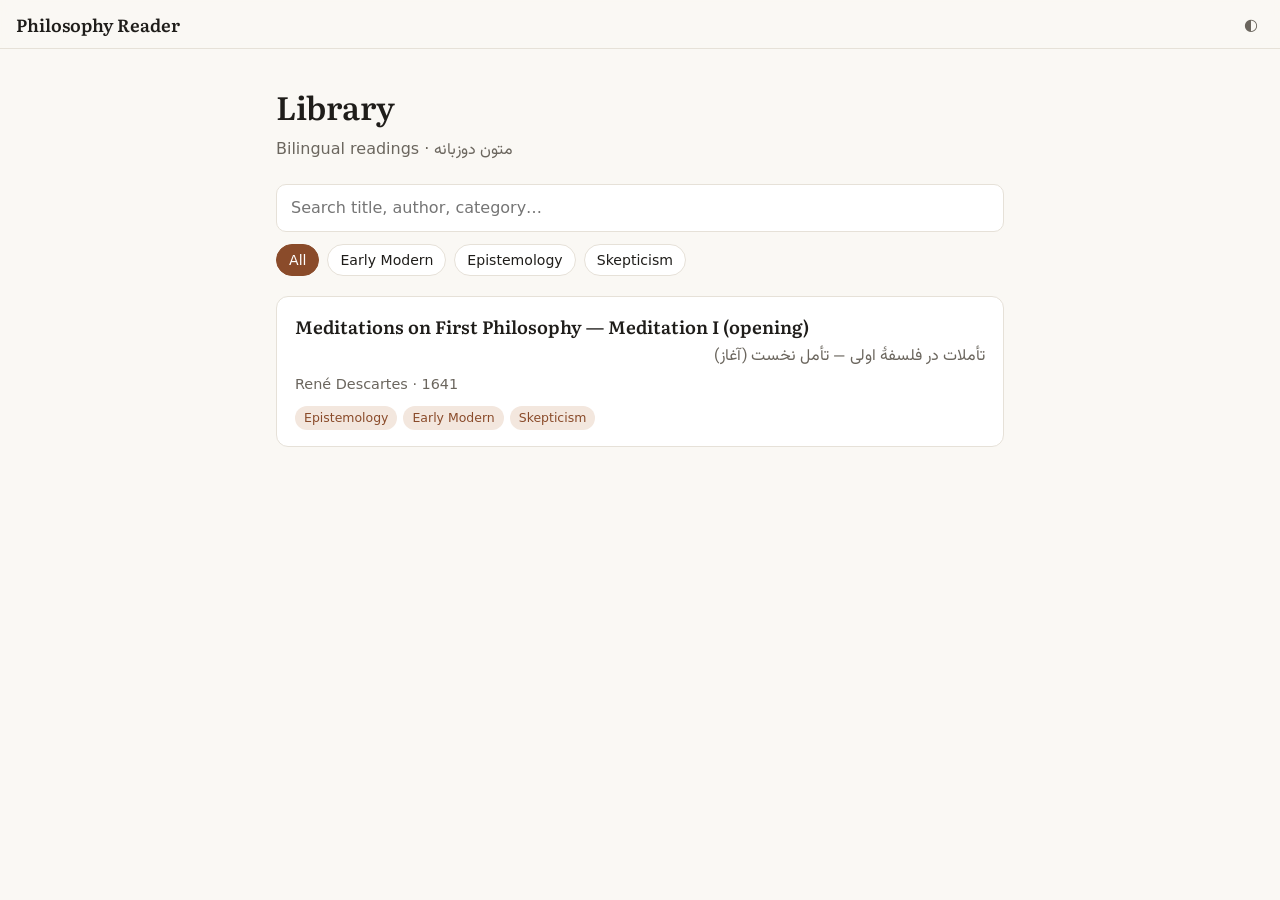
==== index.html @ c6e3e619 "Bilingual philosophy reader: library, reading modes, per-paragraph translation, dictionary Co-Author" ====
<!doctype html>
<html lang="en">
<head>
  <meta charset="utf-8">
  <meta name="viewport" content="width=device-width, initial-scale=1">
  <title>Philosophy Reader</title>
  <link rel="preconnect" href="https://fonts.googleapis.com">
  <link rel="preconnect" href="https://fonts.gstatic.com" crossorigin>
  <link href="https://fonts.googleapis.com/css2?family=Literata:ital,wght@0,400;0,600;1,400&family=Vazirmatn:wght@400;600&display=swap" rel="stylesheet">
  <link rel="stylesheet" href="css/style.css">
</head>
<body>
  <header class="bar">
    <a class="brand" href="./">Philosophy Reader</a>
    <button id="theme-btn" class="icon-btn" aria-label="Toggle dark mode">◐</button>
  </header>
  <main class="wrap">
    <div class="lib-head">
      <h1>Library</h1>
      <p>Bilingual readings · <span lang="fa" dir="rtl">متون دوزبانه</span></p>
    </div>
    <input id="search" class="search" type="search" placeholder="Search title, author, category…">
    <div id="chips" class="chips"></div>
    <div id="list" class="list"></div>
  </main>
  <script type="module" src="js/library.js"></script>
</body>
</html>
---- css/style.css ----
:root {
  --bg: #faf8f4;
  --surface: #ffffff;
  --text: #1f1d1a;
  --muted: #6b665e;
  --line: #e6e1d8;
  --accent: #8a4b2a;
  --accent-soft: #f3e7de;
  --alt-bg: #f4efe7;
  --warn: #a33;
  --shadow: 0 8px 28px rgba(0,0,0,.12);
  --serif: "Literata", Georgia, "Times New Roman", serif;
  --sans: system-ui, -apple-system, "Segoe UI", sans-serif;
  --fa: "Vazirmatn", Tahoma, sans-serif;
  color-scheme: light;
}
@media (prefers-color-scheme: dark) {
  :root:not([data-theme="light"]) {
    --bg: #17161a; --surface: #201f24; --text: #e9e6e0; --muted: #a29c92;
    --line: #34323a; --accent: #e0a07a; --accent-soft: #3a2b23; --alt-bg: #25232a;
    --warn: #f08a8a; --shadow: 0 8px 28px rgba(0,0,0,.5); color-scheme: dark;
  }
}
:root[data-theme="dark"] {
  --bg: #17161a; --surface: #201f24; --text: #e9e6e0; --muted: #a29c92;
  --line: #34323a; --accent: #e0a07a; --accent-soft: #3a2b23; --alt-bg: #25232a;
  --warn: #f08a8a; --shadow: 0 8px 28px rgba(0,0,0,.5); color-scheme: dark;
}

* { box-sizing: border-box; }
html { -webkit-text-size-adjust: 100%; }
body {
  margin: 0; background: var(--bg); color: var(--text);
  font-family: var(--sans); line-height: 1.6;
}
a { color: var(--accent); }
[lang="fa"] { font-family: var(--fa); }

/* Top bar */
.bar {
  position: sticky; top: 0; z-index: 10;
  display: flex; align-items: center; gap: 12px; flex-wrap: wrap;
  padding: 10px 16px; background: color-mix(in srgb, var(--bg) 92%, transparent);
  backdrop-filter: blur(8px); border-bottom: 1px solid var(--line);
}
.brand { font-family: var(--serif); font-weight: 600; font-size: 1.1rem; color: var(--text); text-decoration: none; margin-right: auto; }
.icon-btn { background: none; border: 0; color: var(--muted); cursor: pointer; font-size: 1rem; padding: 4px 6px; border-radius: 6px; }
.icon-btn:hover { color: var(--text); background: var(--alt-bg); }

.seg { display: inline-flex; border: 1px solid var(--line); border-radius: 8px; overflow: hidden; }
.seg button {
  background: var(--surface); color: var(--muted); border: 0; padding: 5px 12px;
  font: inherit; font-size: .88rem; cursor: pointer;
}
.seg button + button { border-left: 1px solid var(--line); }
.seg button[aria-pressed="true"] { background: var(--accent); color: #fff; }
.switch { display: inline-flex; align-items: center; gap: 6px; font-size: .88rem; color: var(--muted); cursor: pointer; }

.wrap { max-width: 760px; margin: 0 auto; padding: 24px 16px 80px; }
body[data-mode="both"] .wrap.reader { max-width: 1200px; }

/* Library */
.lib-head h1 { font-family: var(--serif); font-weight: 600; margin: 8px 0 4px; }
.lib-head p { color: var(--muted); margin: 0 0 20px; }
.search {
  width: 100%; padding: 10px 14px; border-radius: 10px; border: 1px solid var(--line);
  background: var(--surface); color: var(--text); font: inherit; margin-bottom: 12px;
}
.chips { display: flex; flex-wrap: wrap; gap: 8px; margin-bottom: 20px; }
.chip {
  border: 1px solid var(--line); background: var(--surface); color: var(--text);
  padding: 4px 12px; border-radius: 999px; font: inherit; font-size: .88rem; cursor: pointer;
}
.chip[aria-pressed="true"] { background: var(--accent); border-color: var(--accent); color: #fff; }
.list { display: grid; gap: 12px; }
.card {
  display: block; padding: 16px 18px; border-radius: 12px; border: 1px solid var(--line);
  background: var(--surface); color: var(--text); text-decoration: none; transition: border-color .15s;
}
.card:hover { border-color: var(--accent); }
.card-title { font-family: var(--serif); font-size: 1.12rem; font-weight: 600; }
.card-title-fa { color: var(--muted); margin-top: 2px; }
.card-meta { color: var(--muted); font-size: .9rem; margin-top: 4px; }
.card-progress { color: var(--accent); font-size: .85rem; margin-top: 8px; }
.tags { display: flex; flex-wrap: wrap; gap: 6px; margin-top: 10px; }
.tag { background: var(--accent-soft); color: var(--accent); font-size: .78rem; padding: 2px 9px; border-radius: 999px; }
.empty { color: var(--muted); }

/* Reader header */
#article-head h1 { font-family: var(--serif); font-weight: 600; font-size: 1.7rem; line-height: 1.3; margin: 8px 0 4px; }
#article-head .title-fa { font-size: 1.15rem; color: var(--muted); }
#article-head .meta { color: var(--muted); font-size: .9rem; margin-top: 6px; }
#article-head { padding-bottom: 20px; margin-bottom: 24px; border-bottom: 1px solid var(--line); }

/* Paragraphs */
.para { position: relative; margin: 0 0 1.4em; }
.para .pnum {
  position: absolute; left: -34px; top: .35em; width: 26px; text-align: right;
  font-size: .72rem; color: var(--muted); opacity: .6; user-select: none;
}
.txt { margin: 0; }
.txt.en { font-family: var(--serif); font-size: 1.12rem; line-height: 1.75; }
.txt.fa { font-size: 1.08rem; line-height: 2.05; text-align: justify; }
.txt.en { text-align: justify; hyphens: auto; }
h2.txt { font-size: 1.3rem !important; text-align: start !important; font-weight: 600; }
.missing { color: var(--warn); font-style: italic; font-size: .9rem; }
.warn { color: var(--warn); font-size: .8rem; margin-top: 4px; }

/* Peek button (per-paragraph translation) */
.peek {
  position: absolute; top: 0; right: -44px;
  min-width: 32px; height: 26px; padding: 0 6px;
  border: 1px solid var(--line); border-radius: 6px; background: var(--surface);
  color: var(--muted); font-size: .78rem; cursor: pointer; opacity: .55; transition: opacity .15s;
}
.peek .peek-en { font-family: var(--fa); }
.para:hover .peek, .peek:focus-visible, .para.open .peek { opacity: 1; }
.para.open .peek { background: var(--accent); color: #fff; border-color: var(--accent); }

/* Mode: English primary */
body[data-mode="en"] .txt.fa { display: none; }
body[data-mode="en"] .peek-fa { display: none; }
body[data-mode="en"] .para.open .txt.fa {
  display: block; margin-top: 10px; padding: 12px 16px; border-radius: 10px;
  background: var(--alt-bg); border-right: 3px solid var(--accent);
}
/* Mode: Persian primary */
body[data-mode="fa"] .wrap.reader { direction: rtl; }
body[data-mode="fa"] .txt.en { display: none; direction: ltr; }
body[data-mode="fa"] .peek-en { display: none; }
body[data-mode="fa"] .peek { right: auto; left: -44px; }
body[data-mode="fa"] .para .pnum { left: auto; right: -34px; text-align: left; }
body[data-mode="fa"] .para.open .txt.en {
  display: block; margin-top: 10px; padding: 12px 16px; border-radius: 10px;
  background: var(--alt-bg); border-left: 3px solid var(--accent); font-size: 1.02rem;
}
body[data-mode="fa"] #article-head { direction: ltr; }
/* Mode: side by side */
body[data-mode="both"] .cols { display: grid; grid-template-columns: 1fr 1fr; gap: 32px; }
body[data-mode="both"] .peek { display: none; }

@media (max-width: 860px) {
  .para .pnum { display: none; }
  .peek { position: static; display: inline-block; margin-top: 6px; opacity: .8; }
  body[data-mode="both"] .cols { grid-template-columns: 1fr; gap: 10px; }
  body[data-mode="both"] .txt.fa { padding-top: 10px; border-top: 1px dashed var(--line); }
}

/* Dictionary popup */
.dict {
  position: absolute; z-index: 50; max-height: 60vh; overflow: auto;
  background: var(--surface); color: var(--text); border: 1px solid var(--line);
  border-radius: 12px; box-shadow: var(--shadow); padding: 12px 14px; font-size: .92rem;
}
.dict-head { display: flex; justify-content: space-between; align-items: center; gap: 8px; }
.dict-word { font-family: var(--serif); font-size: 1.1rem; }
.dict-fa { margin: 8px 0; padding: 8px 10px; background: var(--alt-bg); border-radius: 8px; }
.dict-fa .fa-main { font-size: 1.05rem; }
.dict-fa .fa-alts { color: var(--muted); font-size: .88rem; margin-top: 2px; }
.dict .muted { color: var(--muted); }
.dict .phon { color: var(--muted); }
.dict .pos { font-style: italic; color: var(--accent); margin-top: 6px; }
.dict ol { margin: 2px 0 6px; padding-left: 20px; }
.dict .ex { color: var(--muted); font-size: .86rem; }
.dict-links { display: flex; flex-wrap: wrap; gap: 6px 14px; padding-top: 8px; border-top: 1px solid var(--line); font-size: .85rem; }

.hint { color: var(--muted); font-size: .85rem; margin-top: 40px; }
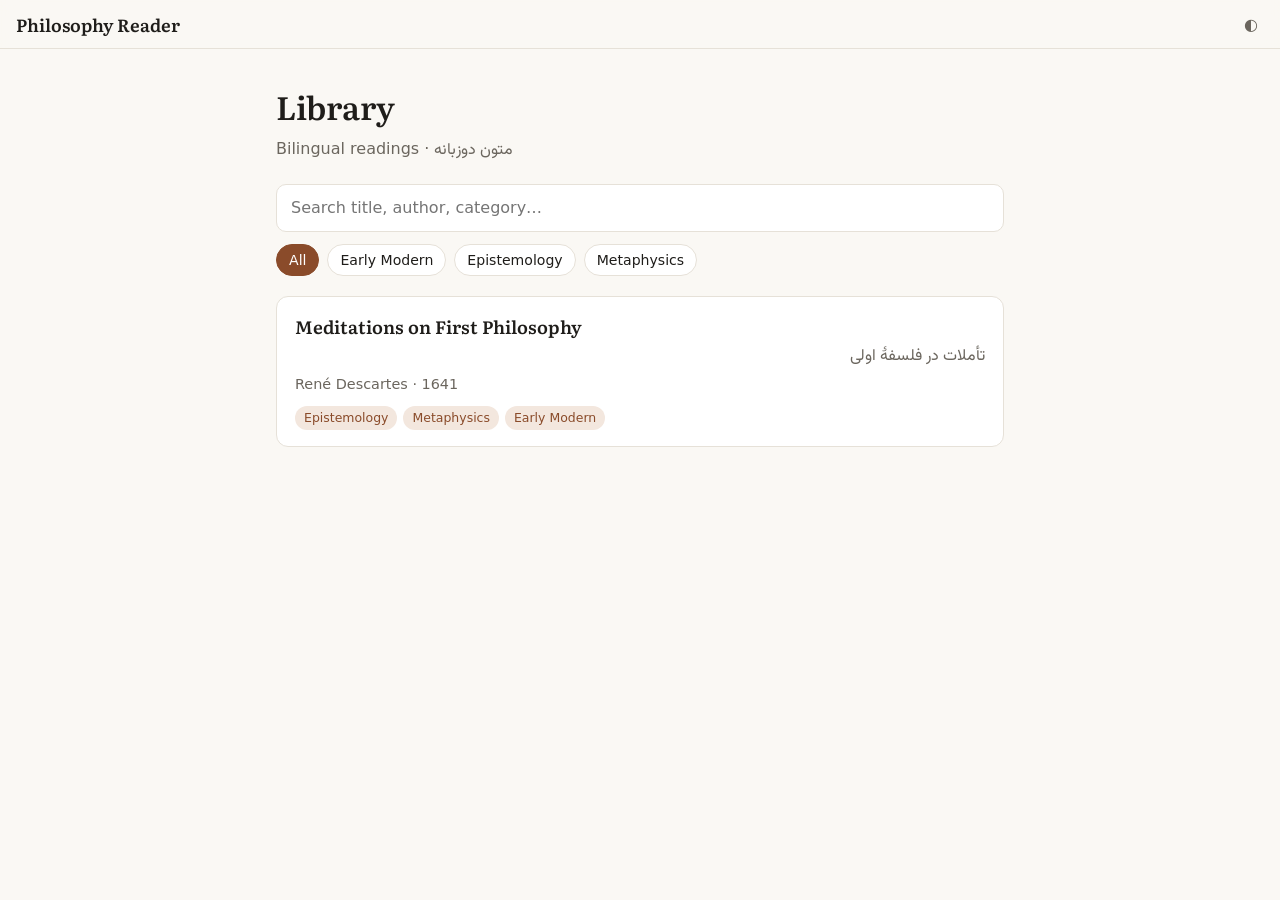
==== commit 65e147fb: "Version CSS/JS links so browsers never mix cached old code with new content Co-Authored-By: Claude O" ====
--- a/index.html
+++ b/index.html
@@ -7,7 +7,7 @@
   <link rel="preconnect" href="https://fonts.googleapis.com">
   <link rel="preconnect" href="https://fonts.gstatic.com" crossorigin>
   <link href="https://fonts.googleapis.com/css2?family=Literata:ital,wght@0,400;0,600;1,400&family=Vazirmatn:wght@400;600&display=swap" rel="stylesheet">
-  <link rel="stylesheet" href="css/style.css">
+  <link rel="stylesheet" href="css/style.css?v=202611021732">
 </head>
 <body>
   <header class="bar">
@@ -23,6 +23,6 @@
     <div id="chips" class="chips"></div>
     <div id="list" class="list"></div>
   </main>
-  <script type="module" src="js/library.js"></script>
+  <script type="module" src="js/library.js?v=202611021732"></script>
 </body>
 </html>
--- a/css/style.css
+++ b/css/style.css
@@ -102,7 +102,14 @@
 .txt.en { font-family: var(--serif); font-size: 1.12rem; line-height: 1.75; }
 .txt.fa { font-size: 1.08rem; line-height: 2.05; text-align: justify; }
 .txt.en { text-align: justify; hyphens: auto; }
-h2.txt { font-size: 1.3rem !important; text-align: start !important; font-weight: 600; }
+h2.txt, h3.txt { text-align: start !important; font-weight: 600; line-height: 1.5; }
+h2.txt { font-size: 1.45rem !important; margin-top: 1.2em; }
+h3.txt { font-size: 1.2rem !important; margin-top: 1em; color: var(--accent); }
+.only-note { font-size: .75rem; color: var(--muted); margin-top: 4px; }
+/* Single-language blocks are always shown, whatever the mode. */
+.para.only-fa .txt.fa, .para.only-en .txt.en { display: block !important; margin: 0 !important; padding: 0 !important; background: none !important; border: 0 !important; }
+.para.only-fa { direction: rtl; }
+body[data-mode="both"] .para.only-fa .cols, body[data-mode="both"] .para.only-en .cols { grid-template-columns: 1fr; }
 .missing { color: var(--warn); font-style: italic; font-size: .9rem; }
 .warn { color: var(--warn); font-size: .8rem; margin-top: 4px; }
 
@@ -120,21 +127,35 @@
 /* Mode: English primary */
 body[data-mode="en"] .txt.fa { display: none; }
 body[data-mode="en"] .peek-fa { display: none; }
-body[data-mode="en"] .para.open .txt.fa {
-  display: block; margin-top: 10px; padding: 12px 16px; border-radius: 10px;
-  background: var(--alt-bg); border-right: 3px solid var(--accent);
-}
 /* Mode: Persian primary */
 body[data-mode="fa"] .wrap.reader { direction: rtl; }
 body[data-mode="fa"] .txt.en { display: none; direction: ltr; }
 body[data-mode="fa"] .peek-en { display: none; }
 body[data-mode="fa"] .peek { right: auto; left: -44px; }
 body[data-mode="fa"] .para .pnum { left: auto; right: -34px; text-align: left; }
-body[data-mode="fa"] .para.open .txt.en {
-  display: block; margin-top: 10px; padding: 12px 16px; border-radius: 10px;
-  background: var(--alt-bg); border-left: 3px solid var(--accent); font-size: 1.02rem;
+body[data-mode="fa"] #article-head { direction: ltr; }
+/* An opened paragraph: original and translation side by side. The paragraph
+   widens beyond the reading column so both halves stay comfortable to read. */
+.para.open .txt { display: block !important; }
+body[data-mode="en"] .para.open .txt.fa, body[data-mode="fa"] .para.open .txt.en { background: var(--alt-bg); border-radius: 10px; padding: 8px 16px; }
+body[data-mode="fa"] .para.open .txt.en { font-size: 1.02rem; }
+body[data-mode="fa"] .para.open .txt.fa { order: -1; } /* Persian stays on the right */
+@media (min-width: 861px) {
+  .para.open { --w: min(1160px, calc(100vw - 150px)); }
+  .para.open .cols {
+    display: grid; grid-template-columns: 1fr 1fr; gap: 28px; align-items: start;
+    width: var(--w); position: relative; left: calc((100% - var(--w)) / 2);
+  }
+  body[data-mode="fa"] .para.open .cols { left: auto; right: calc((100% - var(--w)) / 2); }
+  .para.open .peek { right: calc((100% - var(--w)) / 2 - 44px); }
+  body[data-mode="fa"] .para.open .peek { right: auto; left: calc((100% - var(--w)) / 2 - 44px); }
+  .para.open .pnum { left: calc((100% - var(--w)) / 2 - 34px); }
+  body[data-mode="fa"] .para.open .pnum { left: auto; right: calc((100% - var(--w)) / 2 - 34px); }
 }
-body[data-mode="fa"] #article-head { direction: ltr; }
+@media (max-width: 860px) {
+  .para.open .txt { margin-top: 10px; }
+  body[data-mode="fa"] .para.open .txt.fa { order: 0; }
+}
 /* Mode: side by side */
 body[data-mode="both"] .cols { display: grid; grid-template-columns: 1fr 1fr; gap: 32px; }
 body[data-mode="both"] .peek { display: none; }
@@ -165,3 +186,5 @@
 .dict-links { display: flex; flex-wrap: wrap; gap: 6px 14px; padding-top: 8px; border-top: 1px solid var(--line); font-size: .85rem; }
 
 .hint { color: var(--muted); font-size: .85rem; margin-top: 40px; }
+.dict-fa .fa-pos { color: var(--accent); font-size: .82rem; }
+.dict-fa .fa-src { color: var(--muted); font-size: .72rem; margin-top: 4px; text-align: left; }
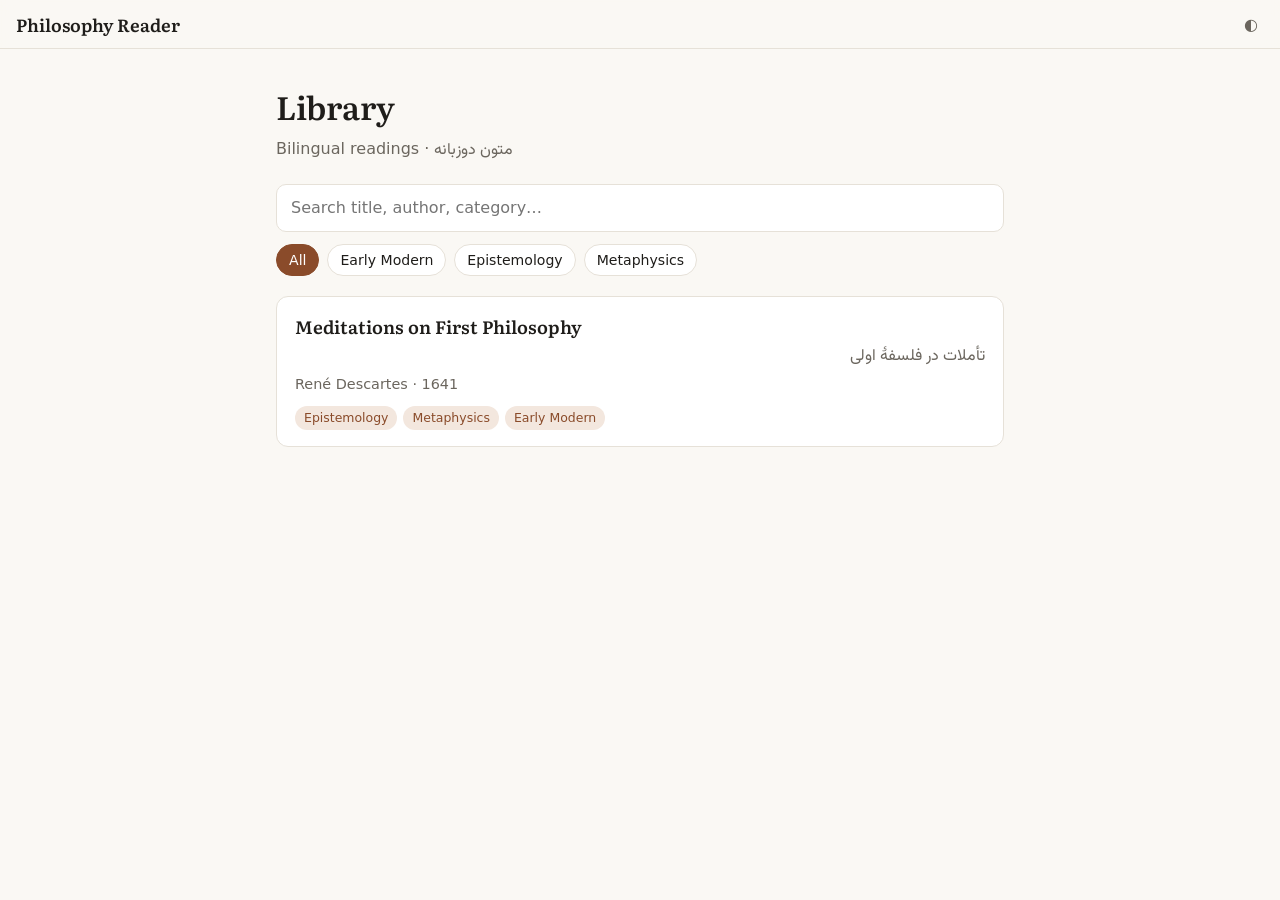
==== commit c8cb4730: "Keep the Translate button clear of the phone's selection menu; add reading progress - On touch scree" ====
--- a/index.html
+++ b/index.html
@@ -7,7 +7,7 @@
   <link rel="preconnect" href="https://fonts.googleapis.com">
   <link rel="preconnect" href="https://fonts.gstatic.com" crossorigin>
   <link href="https://fonts.googleapis.com/css2?family=Literata:ital,wght@0,400;0,600;1,400&family=Vazirmatn:wght@400;600&display=swap" rel="stylesheet">
-  <link rel="stylesheet" href="css/style.css?v=202611021732">
+  <link rel="stylesheet" href="css/style.css?v=202611031528">
 </head>
 <body>
   <header class="bar">
@@ -23,6 +23,6 @@
     <div id="chips" class="chips"></div>
     <div id="list" class="list"></div>
   </main>
-  <script type="module" src="js/library.js?v=202611021732"></script>
+  <script type="module" src="js/library.js?v=202611031528"></script>
 </body>
 </html>
--- a/css/style.css
+++ b/css/style.css
@@ -57,7 +57,16 @@
 .switch { display: inline-flex; align-items: center; gap: 6px; font-size: .88rem; color: var(--muted); cursor: pointer; }
 
 .wrap { max-width: 760px; margin: 0 auto; padding: 24px 16px 80px; }
-body[data-mode="both"] .wrap.reader { max-width: 1200px; }
+body[data-mode="both"] .wrap.reader { max-width: 1200px; --maxw: 1200px; }
+/* Reading column, centred in the space left of the contents sidebar (if open). */
+:root { --toc-w: 0px; }
+@media (min-width: 1100px) { body.toc-open { --toc-w: 270px; } }
+.wrap.reader {
+  --maxw: 760px;
+  margin-left: calc(var(--toc-w) + max(0px, (100% - var(--toc-w) - var(--maxw)) / 2));
+  margin-right: 0;
+}
+.para { scroll-margin-top: calc(var(--bar-h, 57px) + 12px); }
 
 /* Library */
 .lib-head h1 { font-family: var(--serif); font-weight: 600; margin: 8px 0 4px; }
@@ -141,7 +150,7 @@
 body[data-mode="fa"] .para.open .txt.en { font-size: 1.02rem; }
 body[data-mode="fa"] .para.open .txt.fa { order: -1; } /* Persian stays on the right */
 @media (min-width: 861px) {
-  .para.open { --w: min(1160px, calc(100vw - 150px)); }
+  .para.open { --w: min(1160px, calc(100vw - var(--toc-w) - 150px)); }
   .para.open .cols {
     display: grid; grid-template-columns: 1fr 1fr; gap: 28px; align-items: start;
     width: var(--w); position: relative; left: calc((100% - var(--w)) / 2);
@@ -188,3 +197,56 @@
 .hint { color: var(--muted); font-size: .85rem; margin-top: 40px; }
 .dict-fa .fa-pos { color: var(--accent); font-size: .82rem; }
 .dict-fa .fa-src { color: var(--muted); font-size: .72rem; margin-top: 4px; text-align: left; }
+
+/* Contents sidebar */
+.toc-btn {
+  background: var(--surface); color: var(--text); border: 1px solid var(--line);
+  border-radius: 8px; padding: 5px 10px; font: inherit; font-size: .88rem; cursor: pointer;
+}
+.toc-btn[aria-expanded="true"] { border-color: var(--accent); color: var(--accent); }
+.toc {
+  position: fixed; z-index: 20; left: 0; top: var(--bar-h, 57px); bottom: 0;
+  width: 270px; overflow-y: auto; padding: 22px 14px 40px;
+  background: var(--bg); border-right: 1px solid var(--line);
+  transform: translateX(-100%); visibility: hidden; transition: transform .2s ease, visibility .2s;
+}
+body.toc-open .toc { transform: none; visibility: visible; }
+.toc-title { font-size: .75rem; letter-spacing: .08em; text-transform: uppercase; color: var(--muted); margin: 0 8px 10px; }
+.toc ol { list-style: none; margin: 0; padding: 0; }
+.toc a {
+  display: block; padding: 6px 8px; border-radius: 6px; color: var(--muted);
+  text-decoration: none; font-size: .9rem; line-height: 1.4;
+}
+.toc a:hover { color: var(--text); background: var(--alt-bg); }
+.toc a.active { color: var(--accent); background: var(--accent-soft); font-weight: 600; }
+.toc .lvl2 a { color: var(--text); font-family: var(--serif); font-weight: 600; margin-bottom: 4px; }
+.toc[dir="rtl"] .lvl2 a, .toc [lang="fa"] { font-family: var(--fa); }
+.toc .lvl3 a { padding-inline-start: 16px; }
+.toc-scrim { position: fixed; inset: var(--bar-h, 57px) 0 0 0; z-index: 19; background: rgba(0,0,0,.35); }
+@media (max-width: 1099px) {
+  .toc { width: min(300px, 85vw); box-shadow: var(--shadow); }
+}
+
+/* "Translate" button shown next to a text selection */
+.dict-chip {
+  position: absolute; z-index: 45; border: 0; border-radius: 999px; cursor: pointer;
+  padding: 5px 12px; font: inherit; font-size: .82rem;
+  background: var(--accent); color: #fff; box-shadow: var(--shadow);
+}
+.dict-chip [lang="fa"] { font-family: var(--fa); }
+
+/* Reading progress: thin bar along the bottom edge of the top bar */
+.progress { position: absolute; left: 0; right: 0; bottom: -1px; height: 3px; pointer-events: none; }
+.progress-fill { height: 100%; background: var(--accent); transform: scaleX(0); transform-origin: left; transition: transform .1s linear; }
+.toc-pct { color: var(--muted); font-variant-numeric: tabular-nums; }
+.toc-btn .toc-pct { font-size: .8rem; }
+.toc-title .toc-pct { text-transform: none; letter-spacing: 0; }
+@media (max-width: 480px) { .toc-btn .toc-label { display: none; } }
+
+/* Touch screens: Translate button at the bottom of the screen, clear of the
+   phone's own selection menu */
+.dict-chip.touch {
+  position: fixed; left: 50%; top: auto; transform: translateX(-50%);
+  bottom: calc(18px + env(safe-area-inset-bottom, 0px));
+  padding: 10px 20px; font-size: .95rem;
+}
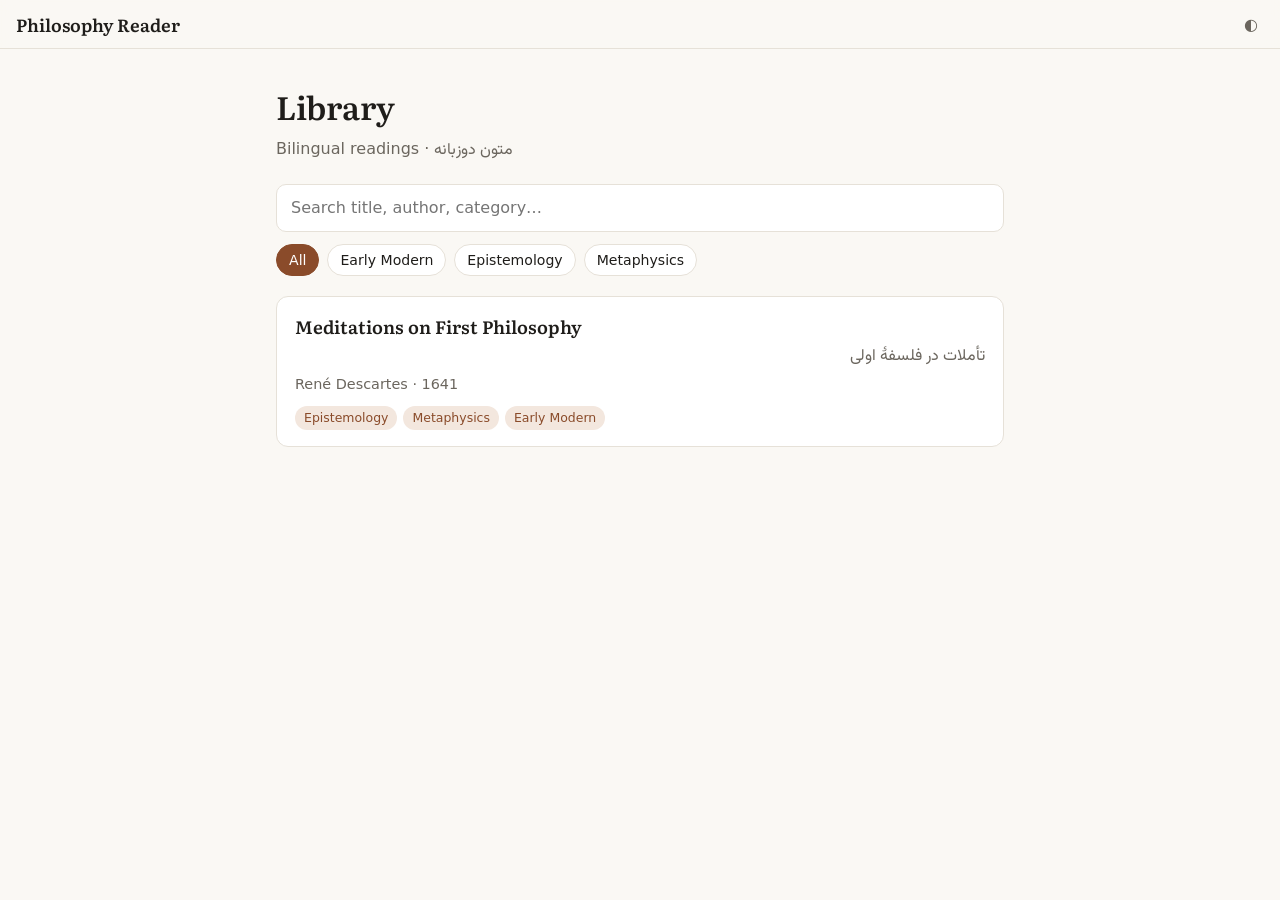
==== commit 6bf46625: "Fix Translate button not appearing for longer mouse selections - Selections over 300 characters were" ====
--- a/index.html
+++ b/index.html
@@ -7,7 +7,7 @@
   <link rel="preconnect" href="https://fonts.googleapis.com">
   <link rel="preconnect" href="https://fonts.gstatic.com" crossorigin>
   <link href="https://fonts.googleapis.com/css2?family=Literata:ital,wght@0,400;0,600;1,400&family=Vazirmatn:wght@400;600&display=swap" rel="stylesheet">
-  <link rel="stylesheet" href="css/style.css?v=202611031528">
+  <link rel="stylesheet" href="css/style.css?v=202611031556">
 </head>
 <body>
   <header class="bar">
@@ -23,6 +23,6 @@
     <div id="chips" class="chips"></div>
     <div id="list" class="list"></div>
   </main>
-  <script type="module" src="js/library.js?v=202611031528"></script>
+  <script type="module" src="js/library.js?v=202611031556"></script>
 </body>
 </html>
--- a/css/style.css
+++ b/css/style.css
@@ -185,7 +185,7 @@
 .dict-head { display: flex; justify-content: space-between; align-items: center; gap: 8px; }
 .dict-word { font-family: var(--serif); font-size: 1.1rem; }
 .dict-fa { margin: 8px 0; padding: 8px 10px; background: var(--alt-bg); border-radius: 8px; }
-.dict-fa .fa-main { font-size: 1.05rem; }
+.dict-fa .fa-main { font-size: 1.05rem; white-space: pre-line; }
 .dict-fa .fa-alts { color: var(--muted); font-size: .88rem; margin-top: 2px; }
 .dict .muted { color: var(--muted); }
 .dict .phon { color: var(--muted); }
